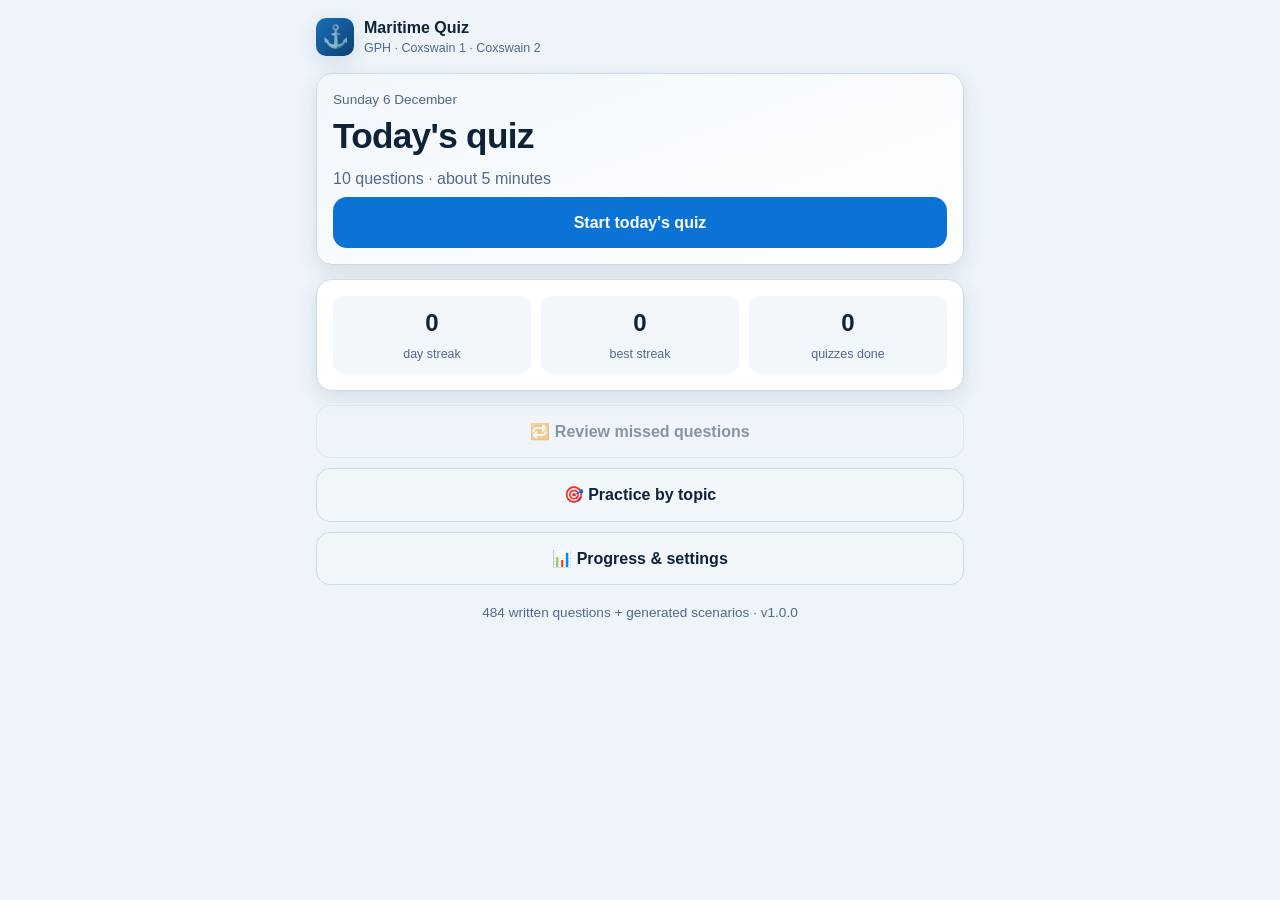
==== index.html @ 7ea9b79d "Maritime daily quiz PWA: 484 questions + generated COLREGS/nav/SAR scenarios" ====
<!doctype html>
<html lang="en-AU">
<head>
<meta charset="utf-8">
<meta name="viewport" content="width=device-width, initial-scale=1, viewport-fit=cover">
<title>Maritime Daily Quiz</title>
<meta name="description" content="A daily 10-question refresher for GPH, Coxswain 1 and Coxswain 2 knowledge.">
<meta name="theme-color" content="#0a1626">
<meta name="color-scheme" content="dark light">
<link rel="manifest" href="manifest.webmanifest">
<link rel="icon" href="icons/icon-192.png">
<link rel="apple-touch-icon" href="icons/apple-touch-icon.png">
<meta name="apple-mobile-web-app-capable" content="yes">
<meta name="mobile-web-app-capable" content="yes">
<meta name="apple-mobile-web-app-title" content="Maritime Quiz">
<meta name="apple-mobile-web-app-status-bar-style" content="black-translucent">
<link rel="stylesheet" href="css/style.css">
</head>
<body>
<div id="app" aria-live="polite"></div>
<div id="toast" role="status" hidden></div>

<script src="js/engine.js"></script>
<script src="js/visuals.js"></script>
<script src="js/generators.js"></script>
<script src="js/q/rules.js"></script>
<script src="js/q/lights.js"></script>
<script src="js/q/marks.js"></script>
<script src="js/q/nav.js"></script>
<script src="js/q/plan.js"></script>
<script src="js/q/tides-weather.js"></script>
<script src="js/q/seamanship.js"></script>
<script src="js/q/fire-whs.js"></script>
<script src="js/q/engines.js"></script>
<script src="js/q/sar-towing.js"></script>
<script src="js/app.js"></script>
</body>
</html>
---- css/style.css ----
:root {
  --bg: #0a1626; --bg2: #0f2038; --card: #13263f; --card2: #1a3150; --line: #26425f;
  --text: #e9f1fa; --muted: #93abc4; --accent: #3da5ff; --accent-ink: #04111f;
  --good: #2ecc8f; --good-bg: #0f3a2c; --bad: #ff6b6b; --bad-bg: #44181c; --warn: #ffc857;
  --radius: 16px; --shadow: 0 6px 24px rgba(0,0,0,.35);
}
@media (prefers-color-scheme: light) {
  :root {
    --bg: #eef4fa; --bg2: #e2ecf6; --card: #ffffff; --card2: #f2f7fc; --line: #cddbea;
    --text: #0e2238; --muted: #52698a; --accent: #0b73d6; --accent-ink: #ffffff;
    --good: #14875e; --good-bg: #dcf6ea; --bad: #c8333a; --bad-bg: #fde3e4; --warn: #9a6a00;
    --shadow: 0 6px 20px rgba(20,50,90,.12);
  }
}
* { box-sizing: border-box; -webkit-tap-highlight-color: transparent; }
html { -webkit-text-size-adjust: 100%; }
body {
  margin: 0; background: var(--bg); color: var(--text);
  font: 16px/1.45 -apple-system, BlinkMacSystemFont, "Segoe UI", Roboto, "Helvetica Neue", Arial, sans-serif;
  min-height: 100vh; min-height: 100dvh;
  padding: env(safe-area-inset-top) env(safe-area-inset-right) env(safe-area-inset-bottom) env(safe-area-inset-left);
}
#app { max-width: 680px; margin: 0 auto; padding: 16px 16px 40px; }
h1, h2, h3 { margin: 0; line-height: 1.2; }
h1 { font-size: 1.5rem; } h2 { font-size: 1.2rem; } h3 { font-size: 1rem; }
p { margin: .4em 0; }
.muted { color: var(--muted); }
.small { font-size: .85rem; }

.top { display: flex; align-items: center; justify-content: space-between; gap: 12px; margin-bottom: 16px; }
.brand { display: flex; align-items: center; gap: 10px; }
.brand .logo { width: 38px; height: 38px; border-radius: 10px; background: linear-gradient(135deg,#1b6fb8,#0a3f73); display: grid; place-items: center; font-size: 22px; box-shadow: var(--shadow); }
.brand small { display: block; color: var(--muted); font-size: .78rem; }
.iconbtn { background: var(--card); border: 1px solid var(--line); color: var(--text); border-radius: 12px; padding: 8px 12px; font-size: .9rem; cursor: pointer; }

.card { background: var(--card); border: 1px solid var(--line); border-radius: var(--radius); padding: 16px; margin-bottom: 14px; box-shadow: var(--shadow); }
.hero { background: linear-gradient(160deg, var(--card2), var(--card)); }
.hero .big { font-size: 2.2rem; font-weight: 800; letter-spacing: -.02em; }
.row { display: flex; gap: 10px; flex-wrap: wrap; align-items: center; }
.grow { flex: 1 1 auto; }
.stats3 { display: grid; grid-template-columns: repeat(3, 1fr); gap: 10px; }
.stat { background: var(--card2); border-radius: 12px; padding: 10px; text-align: center; }
.stat b { display: block; font-size: 1.5rem; }
.stat span { color: var(--muted); font-size: .78rem; }

button, .btn { font: inherit; cursor: pointer; }
.btn { display: inline-flex; align-items: center; justify-content: center; gap: 8px; border: 0; border-radius: 14px; padding: 14px 18px; font-weight: 700; background: var(--accent); color: var(--accent-ink); text-decoration: none; min-height: 48px; }
.btn.block { width: 100%; }
.btn.ghost { background: transparent; color: var(--text); border: 1px solid var(--line); }
.btn.sec { background: var(--card2); color: var(--text); border: 1px solid var(--line); }
.btn[disabled] { opacity: .45; cursor: not-allowed; }
.btn + .btn { margin-top: 10px; }
.btns { display: grid; gap: 10px; }
.btns .btn + .btn { margin-top: 0; }

.chip { display: inline-block; padding: 3px 10px; border-radius: 999px; font-size: .75rem; font-weight: 700; color: #04111f; }
.qhead { display: flex; align-items: center; justify-content: space-between; gap: 10px; margin-bottom: 8px; }
.bar { height: 8px; background: var(--card2); border-radius: 999px; overflow: hidden; margin-bottom: 14px; }
.bar > i { display: block; height: 100%; background: var(--accent); border-radius: 999px; transition: width .25s; }
.qtext { font-size: 1.12rem; font-weight: 650; margin: 8px 0 14px; }
.vis { margin: 6px auto 12px; max-width: 360px; }
.vis svg { width: 100%; height: auto; display: block; border-radius: 12px; }
.opts { display: grid; gap: 10px; }
.opt { text-align: left; background: var(--card2); color: var(--text); border: 2px solid var(--line); border-radius: 14px; padding: 13px 14px; display: flex; gap: 12px; align-items: flex-start; min-height: 52px; }
.opt .k { flex: 0 0 26px; height: 26px; border-radius: 8px; background: var(--bg2); display: grid; place-items: center; font-weight: 800; font-size: .85rem; color: var(--muted); }
.opt:active:not([disabled]) { transform: scale(.995); }
.opt.right { border-color: var(--good); background: var(--good-bg); }
.opt.wrong { border-color: var(--bad); background: var(--bad-bg); }
.opt.dim { opacity: .55; }
.opt[disabled] { cursor: default; }
.feedback { margin-top: 14px; border-radius: 14px; padding: 14px; border: 1px solid var(--line); background: var(--card2); }
.feedback.ok { border-color: var(--good); } .feedback.no { border-color: var(--bad); }
.feedback .verdict { font-weight: 800; margin-bottom: 4px; }
.feedback.ok .verdict { color: var(--good); } .feedback.no .verdict { color: var(--bad); }
.src { margin-top: 8px; color: var(--muted); font-size: .8rem; }

.score { text-align: center; padding: 6px 0 2px; }
.score .num { font-size: 3.6rem; font-weight: 900; letter-spacing: -.03em; }
.dots { display: flex; gap: 6px; justify-content: center; flex-wrap: wrap; margin: 10px 0; }
.dot { width: 26px; height: 26px; border-radius: 8px; display: grid; place-items: center; font-size: .8rem; font-weight: 800; }
.dot.g { background: var(--good-bg); color: var(--good); border: 1px solid var(--good); }
.dot.r { background: var(--bad-bg); color: var(--bad); border: 1px solid var(--bad); }
.dot.n { background: var(--card2); color: var(--muted); border: 1px solid var(--line); }

.topicrow { display: grid; grid-template-columns: 1fr 52px; gap: 8px 10px; align-items: center; margin: 8px 0; font-size: .9rem; }
.topicrow .meter { grid-column: 1 / -1; height: 7px; background: var(--card2); border-radius: 99px; overflow: hidden; }
.topicrow .meter i { display: block; height: 100%; }
.topicrow .pct { text-align: right; font-weight: 700; }
.cal { display: grid; grid-template-columns: repeat(7, 1fr); gap: 5px; margin-top: 8px; }
.cal div { aspect-ratio: 1; border-radius: 8px; background: var(--card2); display: grid; place-items: center; font-size: .7rem; color: var(--muted); border: 1px solid transparent; }
.cal .d10 { background: var(--good); color: #04111f; } .cal .d7 { background: #1c8c66; color: #fff; } .cal .d4 { background: #b58a1f; color: #fff; } .cal .d0 { background: #8f3a40; color: #fff; }
.cal .today { border-color: var(--accent); }

.chips { display: flex; flex-wrap: wrap; gap: 8px; }
.tchip { border: 2px solid var(--line); background: var(--card2); color: var(--text); border-radius: 999px; padding: 8px 12px; font-size: .88rem; font-weight: 600; }
.tchip.on { border-color: var(--accent); background: color-mix(in srgb, var(--accent) 22%, var(--card2)); }
.seg { display: inline-flex; border: 1px solid var(--line); border-radius: 12px; overflow: hidden; }
.seg button { background: var(--card2); color: var(--text); border: 0; padding: 10px 16px; font-weight: 700; }
.seg button.on { background: var(--accent); color: var(--accent-ink); }
.tip { border-left: 4px solid var(--warn); background: var(--card2); padding: 10px 12px; border-radius: 10px; font-size: .88rem; }
textarea { width: 100%; min-height: 90px; background: var(--card2); color: var(--text); border: 1px solid var(--line); border-radius: 12px; padding: 10px; font: .8rem monospace; }
#toast { position: fixed; left: 50%; bottom: calc(24px + env(safe-area-inset-bottom)); transform: translateX(-50%); background: var(--text); color: var(--bg); padding: 10px 16px; border-radius: 12px; font-weight: 700; z-index: 20; box-shadow: var(--shadow); }
.fade { animation: fade .18s ease-out; }
@keyframes fade { from { opacity: 0; transform: translateY(4px); } to { opacity: 1; transform: none; } }
@media (prefers-reduced-motion: reduce) { .fade { animation: none; } .bar > i { transition: none; } }
:focus-visible { outline: 3px solid var(--accent); outline-offset: 2px; }
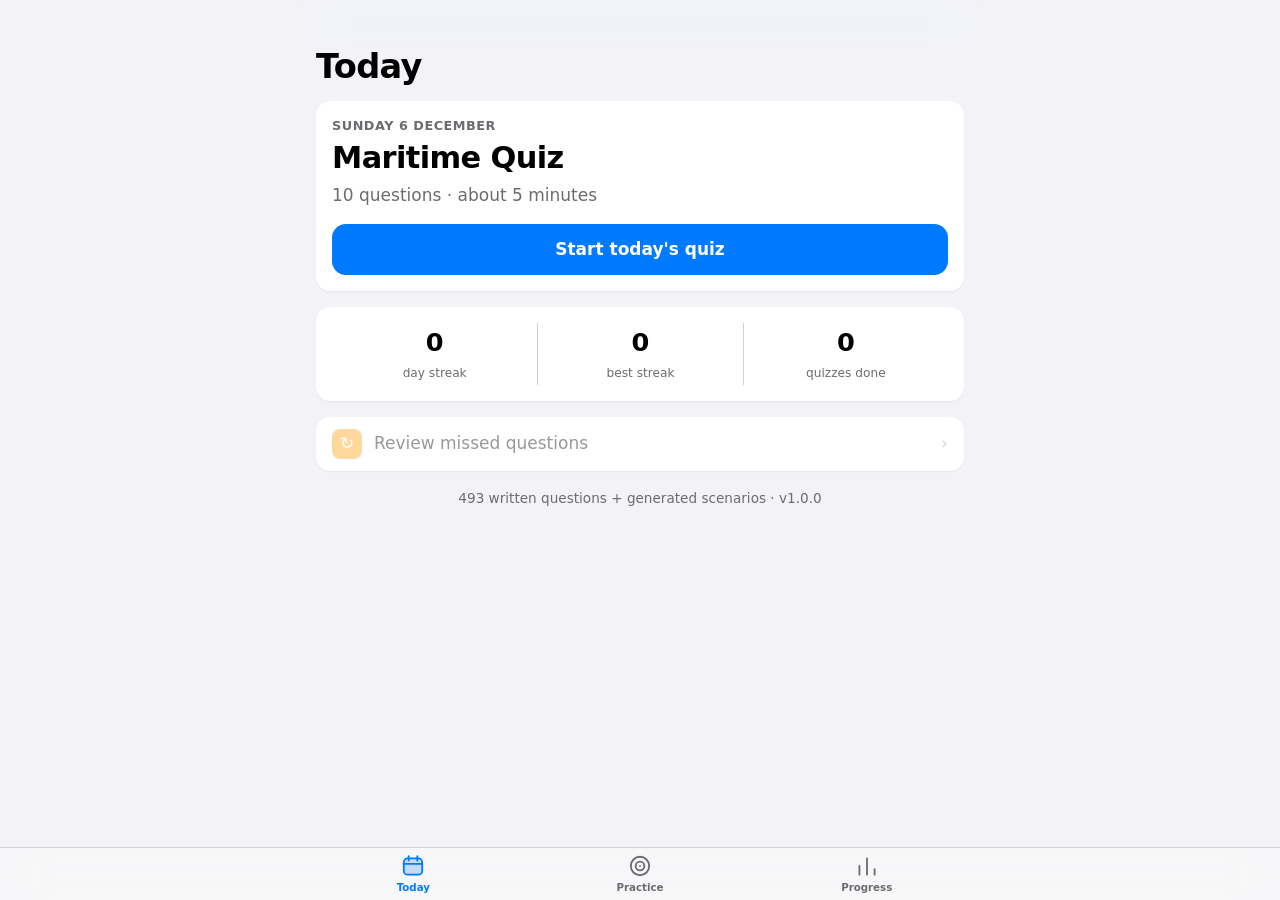
==== commit ee3898b7: "iOS-style interface: tab bar, large titles, blur bars, answer sheet, haptics, splash screens, dark/l" ====
--- a/index.html
+++ b/index.html
@@ -5,7 +5,8 @@
 <meta name="viewport" content="width=device-width, initial-scale=1, viewport-fit=cover">
 <title>Maritime Daily Quiz</title>
 <meta name="description" content="A daily 10-question refresher for GPH, Coxswain 1 and Coxswain 2 knowledge.">
-<meta name="theme-color" content="#0a1626">
+<meta name="theme-color" content="#000000" media="(prefers-color-scheme: dark)">
+<meta name="theme-color" content="#f2f2f7" media="(prefers-color-scheme: light)">
 <meta name="color-scheme" content="dark light">
 <link rel="manifest" href="manifest.webmanifest">
 <link rel="icon" href="icons/icon-192.png">
@@ -13,7 +14,31 @@
 <meta name="apple-mobile-web-app-capable" content="yes">
 <meta name="mobile-web-app-capable" content="yes">
 <meta name="apple-mobile-web-app-title" content="Maritime Quiz">
-<meta name="apple-mobile-web-app-status-bar-style" content="black-translucent">
+<meta name="apple-mobile-web-app-status-bar-style" content="default">
+<link rel="apple-touch-startup-image" media="(device-width: 320px) and (device-height: 568px) and (-webkit-device-pixel-ratio: 2) and (orientation: portrait) and (prefers-color-scheme: dark)" href="icons/splash/640x1136-dark.png">
+<link rel="apple-touch-startup-image" media="(device-width: 320px) and (device-height: 568px) and (-webkit-device-pixel-ratio: 2) and (orientation: portrait) and (prefers-color-scheme: light)" href="icons/splash/640x1136-light.png">
+<link rel="apple-touch-startup-image" media="(device-width: 375px) and (device-height: 667px) and (-webkit-device-pixel-ratio: 2) and (orientation: portrait) and (prefers-color-scheme: dark)" href="icons/splash/750x1334-dark.png">
+<link rel="apple-touch-startup-image" media="(device-width: 375px) and (device-height: 667px) and (-webkit-device-pixel-ratio: 2) and (orientation: portrait) and (prefers-color-scheme: light)" href="icons/splash/750x1334-light.png">
+<link rel="apple-touch-startup-image" media="(device-width: 375px) and (device-height: 812px) and (-webkit-device-pixel-ratio: 3) and (orientation: portrait) and (prefers-color-scheme: dark)" href="icons/splash/1125x2436-dark.png">
+<link rel="apple-touch-startup-image" media="(device-width: 375px) and (device-height: 812px) and (-webkit-device-pixel-ratio: 3) and (orientation: portrait) and (prefers-color-scheme: light)" href="icons/splash/1125x2436-light.png">
+<link rel="apple-touch-startup-image" media="(device-width: 390px) and (device-height: 844px) and (-webkit-device-pixel-ratio: 3) and (orientation: portrait) and (prefers-color-scheme: dark)" href="icons/splash/1170x2532-dark.png">
+<link rel="apple-touch-startup-image" media="(device-width: 390px) and (device-height: 844px) and (-webkit-device-pixel-ratio: 3) and (orientation: portrait) and (prefers-color-scheme: light)" href="icons/splash/1170x2532-light.png">
+<link rel="apple-touch-startup-image" media="(device-width: 393px) and (device-height: 852px) and (-webkit-device-pixel-ratio: 3) and (orientation: portrait) and (prefers-color-scheme: dark)" href="icons/splash/1179x2556-dark.png">
+<link rel="apple-touch-startup-image" media="(device-width: 393px) and (device-height: 852px) and (-webkit-device-pixel-ratio: 3) and (orientation: portrait) and (prefers-color-scheme: light)" href="icons/splash/1179x2556-light.png">
+<link rel="apple-touch-startup-image" media="(device-width: 402px) and (device-height: 874px) and (-webkit-device-pixel-ratio: 3) and (orientation: portrait) and (prefers-color-scheme: dark)" href="icons/splash/1206x2622-dark.png">
+<link rel="apple-touch-startup-image" media="(device-width: 402px) and (device-height: 874px) and (-webkit-device-pixel-ratio: 3) and (orientation: portrait) and (prefers-color-scheme: light)" href="icons/splash/1206x2622-light.png">
+<link rel="apple-touch-startup-image" media="(device-width: 414px) and (device-height: 736px) and (-webkit-device-pixel-ratio: 3) and (orientation: portrait) and (prefers-color-scheme: dark)" href="icons/splash/1242x2208-dark.png">
+<link rel="apple-touch-startup-image" media="(device-width: 414px) and (device-height: 736px) and (-webkit-device-pixel-ratio: 3) and (orientation: portrait) and (prefers-color-scheme: light)" href="icons/splash/1242x2208-light.png">
+<link rel="apple-touch-startup-image" media="(device-width: 414px) and (device-height: 896px) and (-webkit-device-pixel-ratio: 2) and (orientation: portrait) and (prefers-color-scheme: dark)" href="icons/splash/828x1792-dark.png">
+<link rel="apple-touch-startup-image" media="(device-width: 414px) and (device-height: 896px) and (-webkit-device-pixel-ratio: 2) and (orientation: portrait) and (prefers-color-scheme: light)" href="icons/splash/828x1792-light.png">
+<link rel="apple-touch-startup-image" media="(device-width: 414px) and (device-height: 896px) and (-webkit-device-pixel-ratio: 3) and (orientation: portrait) and (prefers-color-scheme: dark)" href="icons/splash/1242x2688-dark.png">
+<link rel="apple-touch-startup-image" media="(device-width: 414px) and (device-height: 896px) and (-webkit-device-pixel-ratio: 3) and (orientation: portrait) and (prefers-color-scheme: light)" href="icons/splash/1242x2688-light.png">
+<link rel="apple-touch-startup-image" media="(device-width: 428px) and (device-height: 926px) and (-webkit-device-pixel-ratio: 3) and (orientation: portrait) and (prefers-color-scheme: dark)" href="icons/splash/1284x2778-dark.png">
+<link rel="apple-touch-startup-image" media="(device-width: 428px) and (device-height: 926px) and (-webkit-device-pixel-ratio: 3) and (orientation: portrait) and (prefers-color-scheme: light)" href="icons/splash/1284x2778-light.png">
+<link rel="apple-touch-startup-image" media="(device-width: 430px) and (device-height: 932px) and (-webkit-device-pixel-ratio: 3) and (orientation: portrait) and (prefers-color-scheme: dark)" href="icons/splash/1290x2796-dark.png">
+<link rel="apple-touch-startup-image" media="(device-width: 430px) and (device-height: 932px) and (-webkit-device-pixel-ratio: 3) and (orientation: portrait) and (prefers-color-scheme: light)" href="icons/splash/1290x2796-light.png">
+<link rel="apple-touch-startup-image" media="(device-width: 440px) and (device-height: 956px) and (-webkit-device-pixel-ratio: 3) and (orientation: portrait) and (prefers-color-scheme: dark)" href="icons/splash/1320x2868-dark.png">
+<link rel="apple-touch-startup-image" media="(device-width: 440px) and (device-height: 956px) and (-webkit-device-pixel-ratio: 3) and (orientation: portrait) and (prefers-color-scheme: light)" href="icons/splash/1320x2868-light.png">
 <link rel="stylesheet" href="css/style.css">
 </head>
 <body>
--- a/css/style.css
+++ b/css/style.css
@@ -1,106 +1,167 @@
+/* Maritime Quiz – iOS-style interface (system colours, grouped cards, translucent bars, bottom tab bar, sheet) */
 :root {
-  --bg: #0a1626; --bg2: #0f2038; --card: #13263f; --card2: #1a3150; --line: #26425f;
-  --text: #e9f1fa; --muted: #93abc4; --accent: #3da5ff; --accent-ink: #04111f;
-  --good: #2ecc8f; --good-bg: #0f3a2c; --bad: #ff6b6b; --bad-bg: #44181c; --warn: #ffc857;
-  --radius: 16px; --shadow: 0 6px 24px rgba(0,0,0,.35);
+  --bg: #000000; --bg2: #2c2c2e; --card: #1c1c1e; --card2: #2c2c2e; --line: #38383a;
+  --text: #ffffff; --muted: #98989f; --accent: #0a84ff; --accent-ink: #ffffff;
+  --good: #30d158; --good-bg: rgba(48,209,88,.16); --bad: #ff453a; --bad-bg: rgba(255,69,58,.16); --warn: #ffd60a;
+  --bar: rgba(28,28,30,.72); --radius: 14px; --shadow: none; --tab-h: 52px;
+  --spring: cubic-bezier(.2,.9,.25,1.15);
 }
 @media (prefers-color-scheme: light) {
   :root {
-    --bg: #eef4fa; --bg2: #e2ecf6; --card: #ffffff; --card2: #f2f7fc; --line: #cddbea;
-    --text: #0e2238; --muted: #52698a; --accent: #0b73d6; --accent-ink: #ffffff;
-    --good: #14875e; --good-bg: #dcf6ea; --bad: #c8333a; --bad-bg: #fde3e4; --warn: #9a6a00;
-    --shadow: 0 6px 20px rgba(20,50,90,.12);
+    --bg: #f2f2f7; --bg2: #e5e5ea; --card: #ffffff; --card2: #f2f2f7; --line: #d1d1d6;
+    --text: #000000; --muted: #6c6c70; --accent: #007aff; --accent-ink: #ffffff;
+    --good: #248a3d; --good-bg: #e3f6e8; --bad: #d70015; --bad-bg: #fde7e9; --warn: #9a6a00;
+    --bar: rgba(249,249,249,.78); --shadow: 0 1px 2px rgba(0,0,0,.06);
   }
 }
 * { box-sizing: border-box; -webkit-tap-highlight-color: transparent; }
-html { -webkit-text-size-adjust: 100%; }
+html { -webkit-text-size-adjust: 100%; background: var(--bg); }
 body {
   margin: 0; background: var(--bg); color: var(--text);
-  font: 16px/1.45 -apple-system, BlinkMacSystemFont, "Segoe UI", Roboto, "Helvetica Neue", Arial, sans-serif;
-  min-height: 100vh; min-height: 100dvh;
-  padding: env(safe-area-inset-top) env(safe-area-inset-right) env(safe-area-inset-bottom) env(safe-area-inset-left);
+  font: 17px/1.35 -apple-system, BlinkMacSystemFont, "SF Pro Text", "Helvetica Neue", system-ui, sans-serif;
+  -webkit-font-smoothing: antialiased; -webkit-touch-callout: none;
+  min-height: 100vh; min-height: 100dvh; overscroll-behavior-y: none;
+  touch-action: manipulation; -webkit-user-select: none; user-select: none;
 }
-#app { max-width: 680px; margin: 0 auto; padding: 16px 16px 40px; }
+textarea, .selectable { -webkit-user-select: text; user-select: text; }
+#app { max-width: 680px; margin: 0 auto; padding: 0 max(16px, env(safe-area-inset-right)) calc(var(--tab-h) + env(safe-area-inset-bottom) + 28px) max(16px, env(safe-area-inset-left)); }
+#app.notabs { padding-bottom: calc(env(safe-area-inset-bottom) + 28px); }
 h1, h2, h3 { margin: 0; line-height: 1.2; }
-h1 { font-size: 1.5rem; } h2 { font-size: 1.2rem; } h3 { font-size: 1rem; }
+h3 { font-size: 1.06rem; font-weight: 600; }
 p { margin: .4em 0; }
 .muted { color: var(--muted); }
 .small { font-size: .85rem; }
 
-.top { display: flex; align-items: center; justify-content: space-between; gap: 12px; margin-bottom: 16px; }
-.brand { display: flex; align-items: center; gap: 10px; }
-.brand .logo { width: 38px; height: 38px; border-radius: 10px; background: linear-gradient(135deg,#1b6fb8,#0a3f73); display: grid; place-items: center; font-size: 22px; box-shadow: var(--shadow); }
-.brand small { display: block; color: var(--muted); font-size: .78rem; }
-.iconbtn { background: var(--card); border: 1px solid var(--line); color: var(--text); border-radius: 12px; padding: 8px 12px; font-size: .9rem; cursor: pointer; }
+/* navigation bar: large title that collapses into a translucent bar */
+.navbar { position: sticky; top: 0; z-index: 10; margin: 0 calc(-1 * max(16px, env(safe-area-inset-left))); padding: env(safe-area-inset-top) max(16px, env(safe-area-inset-right)) 0 max(16px, env(safe-area-inset-left));
+  -webkit-backdrop-filter: saturate(180%) blur(22px); backdrop-filter: saturate(180%) blur(22px); background: transparent; border-bottom: .5px solid transparent; transition: background .2s, border-color .2s; }
+.navbar.scrolled { background: var(--bar); border-bottom-color: var(--line); }
+.navrow { height: 44px; display: flex; align-items: center; justify-content: space-between; }
+.navtitle { position: absolute; left: 50%; transform: translateX(-50%); font-weight: 600; opacity: 0; transition: opacity .15s; white-space: nowrap; }
+.navbar.scrolled .navtitle { opacity: 1; }
+.navbtn { background: none; border: 0; color: var(--accent); font: inherit; padding: 8px 0; min-width: 44px; }
+.largetitle { font-size: 2.1rem; font-weight: 800; letter-spacing: -.02em; margin: 2px 0 14px; transition: opacity .15s; }
+.navbar.scrolled + .largetitle { opacity: 1; }
+.eyebrow { color: var(--muted); font-size: .8rem; font-weight: 600; text-transform: uppercase; letter-spacing: .04em; }
 
-.card { background: var(--card); border: 1px solid var(--line); border-radius: var(--radius); padding: 16px; margin-bottom: 14px; box-shadow: var(--shadow); }
-.hero { background: linear-gradient(160deg, var(--card2), var(--card)); }
-.hero .big { font-size: 2.2rem; font-weight: 800; letter-spacing: -.02em; }
+/* cards and grouped lists */
+.card { background: var(--card); border-radius: var(--radius); padding: 16px; margin-bottom: 16px; box-shadow: var(--shadow); }
+.hero .big { font-size: 1.9rem; font-weight: 800; letter-spacing: -.02em; margin: 2px 0; }
 .row { display: flex; gap: 10px; flex-wrap: wrap; align-items: center; }
-.grow { flex: 1 1 auto; }
-.stats3 { display: grid; grid-template-columns: repeat(3, 1fr); gap: 10px; }
-.stat { background: var(--card2); border-radius: 12px; padding: 10px; text-align: center; }
-.stat b { display: block; font-size: 1.5rem; }
-.stat span { color: var(--muted); font-size: .78rem; }
+.stats3 { display: grid; grid-template-columns: repeat(3, 1fr); }
+.stat { text-align: center; padding: 2px 6px; }
+.stat + .stat { border-left: .5px solid var(--line); }
+.stat b { display: block; font-size: 1.6rem; font-weight: 700; }
+.stat span { color: var(--muted); font-size: .76rem; }
+.list { background: var(--card); border-radius: var(--radius); overflow: hidden; margin-bottom: 16px; box-shadow: var(--shadow); }
+.li { display: flex; align-items: center; gap: 12px; width: 100%; padding: 12px 16px; min-height: 48px; background: none; border: 0; color: var(--text); font: inherit; text-align: left; position: relative; }
+.li + .li::before { content: ""; position: absolute; top: 0; left: 16px; right: 0; border-top: .5px solid var(--line); }
+.li .ico { width: 30px; height: 30px; border-radius: 8px; display: grid; place-items: center; font-size: 17px; color: #fff; flex: none; }
+.li .grow { flex: 1 1 auto; }
+.li .chev { color: var(--muted); opacity: .7; font-size: 1.1rem; }
+.li[disabled] { opacity: .4; }
+.li:active:not([disabled]) { background: var(--card2); }
+.li.dangerous { color: var(--bad); }
+.footer { text-transform: none; color: var(--muted); font-size: .8rem; padding: 0 16px 16px; }
 
+/* buttons */
 button, .btn { font: inherit; cursor: pointer; }
-.btn { display: inline-flex; align-items: center; justify-content: center; gap: 8px; border: 0; border-radius: 14px; padding: 14px 18px; font-weight: 700; background: var(--accent); color: var(--accent-ink); text-decoration: none; min-height: 48px; }
+button { transition: transform .12s var(--spring), opacity .12s, background .15s; }
+.btn { display: inline-flex; align-items: center; justify-content: center; gap: 8px; border: 0; border-radius: 14px; padding: 14px 18px; font-weight: 600; background: var(--accent); color: var(--accent-ink); text-decoration: none; min-height: 50px; }
 .btn.block { width: 100%; }
-.btn.ghost { background: transparent; color: var(--text); border: 1px solid var(--line); }
-.btn.sec { background: var(--card2); color: var(--text); border: 1px solid var(--line); }
-.btn[disabled] { opacity: .45; cursor: not-allowed; }
+.btn.ghost { background: transparent; color: var(--accent); }
+.btn.sec { background: color-mix(in srgb, var(--accent) 16%, transparent); color: var(--accent); }
+.btn[disabled] { opacity: .4; cursor: not-allowed; }
 .btn + .btn { margin-top: 10px; }
 .btns { display: grid; gap: 10px; }
 .btns .btn + .btn { margin-top: 0; }
+.btn:active:not([disabled]), .opt:active:not([disabled]), .tchip:active, .tab:active { transform: scale(.97); opacity: .85; }
+.iconbtn { background: color-mix(in srgb, var(--accent) 16%, transparent); border: 0; color: var(--accent); border-radius: 999px; padding: 7px 14px; font-size: .9rem; font-weight: 600; }
 
+/* quiz */
 .chip { display: inline-block; padding: 3px 10px; border-radius: 999px; font-size: .75rem; font-weight: 700; color: #04111f; }
-.qhead { display: flex; align-items: center; justify-content: space-between; gap: 10px; margin-bottom: 8px; }
-.bar { height: 8px; background: var(--card2); border-radius: 999px; overflow: hidden; margin-bottom: 14px; }
-.bar > i { display: block; height: 100%; background: var(--accent); border-radius: 999px; transition: width .25s; }
-.qtext { font-size: 1.12rem; font-weight: 650; margin: 8px 0 14px; }
+.qwrap { padding-top: 6px; }
+.qhead { display: flex; align-items: center; justify-content: space-between; gap: 10px; margin: 6px 0 10px; }
+.bar { height: 4px; background: var(--bg2); border-radius: 999px; overflow: hidden; margin-bottom: 4px; }
+.bar > i { display: block; height: 100%; background: var(--accent); border-radius: 999px; transition: width .35s var(--spring); }
+.qtext { font-size: 1.2rem; font-weight: 650; margin: 8px 0 14px; letter-spacing: -.01em; }
 .vis { margin: 6px auto 12px; max-width: 360px; }
 .vis svg { width: 100%; height: auto; display: block; border-radius: 12px; }
 .opts { display: grid; gap: 10px; }
-.opt { text-align: left; background: var(--card2); color: var(--text); border: 2px solid var(--line); border-radius: 14px; padding: 13px 14px; display: flex; gap: 12px; align-items: flex-start; min-height: 52px; }
-.opt .k { flex: 0 0 26px; height: 26px; border-radius: 8px; background: var(--bg2); display: grid; place-items: center; font-weight: 800; font-size: .85rem; color: var(--muted); }
-.opt:active:not([disabled]) { transform: scale(.995); }
+.opt { text-align: left; background: var(--card2); color: var(--text); border: 2px solid transparent; border-radius: 14px; padding: 13px 14px; display: flex; gap: 12px; align-items: flex-start; min-height: 52px; }
+.opt .k { flex: 0 0 26px; height: 26px; border-radius: 50%; background: var(--bg2); display: grid; place-items: center; font-weight: 700; font-size: .8rem; color: var(--muted); }
 .opt.right { border-color: var(--good); background: var(--good-bg); }
+.opt.right .k { background: var(--good); color: #fff; }
 .opt.wrong { border-color: var(--bad); background: var(--bad-bg); }
-.opt.dim { opacity: .55; }
+.opt.wrong .k { background: var(--bad); color: #fff; }
+.opt.dim { opacity: .5; }
 .opt[disabled] { cursor: default; }
-.feedback { margin-top: 14px; border-radius: 14px; padding: 14px; border: 1px solid var(--line); background: var(--card2); }
-.feedback.ok { border-color: var(--good); } .feedback.no { border-color: var(--bad); }
-.feedback .verdict { font-weight: 800; margin-bottom: 4px; }
-.feedback.ok .verdict { color: var(--good); } .feedback.no .verdict { color: var(--bad); }
+.opt.shake { animation: shake .35s; }
+
+/* answer sheet */
+.sheet { position: fixed; left: 0; right: 0; bottom: 0; z-index: 30; max-width: 680px; margin: 0 auto; background: var(--bar); -webkit-backdrop-filter: saturate(180%) blur(28px); backdrop-filter: saturate(180%) blur(28px);
+  border-radius: 20px 20px 0 0; box-shadow: 0 -8px 30px rgba(0,0,0,.28); border-top: .5px solid var(--line); padding: 8px 16px calc(env(safe-area-inset-bottom) + 12px); animation: sheetup .38s var(--spring); }
+.grabber { width: 38px; height: 5px; border-radius: 3px; background: var(--muted); opacity: .5; margin: 0 auto 10px; touch-action: none; }
+.sheet .body { max-height: 40vh; overflow: auto; -webkit-overflow-scrolling: touch; }
+.sheet.min .body { display: none; }
+.sheet .verdict { font-weight: 700; font-size: 1.05rem; margin-bottom: 4px; display: flex; align-items: center; gap: 8px; }
+.sheet.ok .verdict { color: var(--good); } .sheet.no .verdict { color: var(--bad); }
+.sheet .why { font-size: .95rem; }
 .src { margin-top: 8px; color: var(--muted); font-size: .8rem; }
+.sheet .btn { margin-top: 12px; }
 
-.score { text-align: center; padding: 6px 0 2px; }
-.score .num { font-size: 3.6rem; font-weight: 900; letter-spacing: -.03em; }
+/* results */
+.score { text-align: center; padding: 4px 0 2px; }
+.ring { width: 150px; height: 150px; margin: 4px auto 6px; position: relative; }
+.ring svg { width: 100%; height: 100%; transform: rotate(-90deg); }
+.ring .trk { stroke: var(--bg2); } .ring .val { stroke: var(--good); stroke-linecap: round; transition: stroke-dashoffset 1s var(--spring); }
+.ring .num { position: absolute; inset: 0; display: grid; place-items: center; font-size: 2.6rem; font-weight: 800; letter-spacing: -.03em; }
+.ring .num small { font-size: 1rem; color: var(--muted); font-weight: 600; }
 .dots { display: flex; gap: 6px; justify-content: center; flex-wrap: wrap; margin: 10px 0; }
-.dot { width: 26px; height: 26px; border-radius: 8px; display: grid; place-items: center; font-size: .8rem; font-weight: 800; }
-.dot.g { background: var(--good-bg); color: var(--good); border: 1px solid var(--good); }
-.dot.r { background: var(--bad-bg); color: var(--bad); border: 1px solid var(--bad); }
-.dot.n { background: var(--card2); color: var(--muted); border: 1px solid var(--line); }
+.dot { width: 26px; height: 26px; border-radius: 50%; display: grid; place-items: center; font-size: .78rem; font-weight: 700; }
+.dot.g { background: var(--good-bg); color: var(--good); } .dot.r { background: var(--bad-bg); color: var(--bad); } .dot.n { background: var(--card2); color: var(--muted); }
 
-.topicrow { display: grid; grid-template-columns: 1fr 52px; gap: 8px 10px; align-items: center; margin: 8px 0; font-size: .9rem; }
-.topicrow .meter { grid-column: 1 / -1; height: 7px; background: var(--card2); border-radius: 99px; overflow: hidden; }
-.topicrow .meter i { display: block; height: 100%; }
+.topicrow { display: grid; grid-template-columns: 1fr 52px; gap: 8px 10px; align-items: center; margin: 10px 0; font-size: .9rem; }
+.topicrow .meter { grid-column: 1 / -1; height: 6px; background: var(--bg2); border-radius: 99px; overflow: hidden; }
+.topicrow .meter i { display: block; height: 100%; border-radius: 99px; }
 .topicrow .pct { text-align: right; font-weight: 700; }
 .cal { display: grid; grid-template-columns: repeat(7, 1fr); gap: 5px; margin-top: 8px; }
-.cal div { aspect-ratio: 1; border-radius: 8px; background: var(--card2); display: grid; place-items: center; font-size: .7rem; color: var(--muted); border: 1px solid transparent; }
+.cal div { aspect-ratio: 1; border-radius: 50%; background: var(--card2); display: grid; place-items: center; font-size: .7rem; color: var(--muted); border: 2px solid transparent; }
 .cal .d10 { background: var(--good); color: #04111f; } .cal .d7 { background: #1c8c66; color: #fff; } .cal .d4 { background: #b58a1f; color: #fff; } .cal .d0 { background: #8f3a40; color: #fff; }
 .cal .today { border-color: var(--accent); }
 
 .chips { display: flex; flex-wrap: wrap; gap: 8px; }
-.tchip { border: 2px solid var(--line); background: var(--card2); color: var(--text); border-radius: 999px; padding: 8px 12px; font-size: .88rem; font-weight: 600; }
-.tchip.on { border-color: var(--accent); background: color-mix(in srgb, var(--accent) 22%, var(--card2)); }
-.seg { display: inline-flex; border: 1px solid var(--line); border-radius: 12px; overflow: hidden; }
-.seg button { background: var(--card2); color: var(--text); border: 0; padding: 10px 16px; font-weight: 700; }
-.seg button.on { background: var(--accent); color: var(--accent-ink); }
-.tip { border-left: 4px solid var(--warn); background: var(--card2); padding: 10px 12px; border-radius: 10px; font-size: .88rem; }
-textarea { width: 100%; min-height: 90px; background: var(--card2); color: var(--text); border: 1px solid var(--line); border-radius: 12px; padding: 10px; font: .8rem monospace; }
-#toast { position: fixed; left: 50%; bottom: calc(24px + env(safe-area-inset-bottom)); transform: translateX(-50%); background: var(--text); color: var(--bg); padding: 10px 16px; border-radius: 12px; font-weight: 700; z-index: 20; box-shadow: var(--shadow); }
-.fade { animation: fade .18s ease-out; }
-@keyframes fade { from { opacity: 0; transform: translateY(4px); } to { opacity: 1; transform: none; } }
-@media (prefers-reduced-motion: reduce) { .fade { animation: none; } .bar > i { transition: none; } }
-:focus-visible { outline: 3px solid var(--accent); outline-offset: 2px; }
+.tchip { border: 0; background: var(--card2); color: var(--text); border-radius: 999px; padding: 8px 14px; font-size: .9rem; font-weight: 600; }
+.tchip.on { background: var(--accent); color: var(--accent-ink); }
+.seg { display: flex; background: var(--bg2); border-radius: 9px; padding: 2px; margin-top: 8px; }
+.seg button { flex: 1; background: transparent; color: var(--text); border: 0; padding: 7px 10px; font-weight: 600; border-radius: 7px; }
+.seg button.on { background: var(--card); box-shadow: 0 1px 3px rgba(0,0,0,.3); }
+.tip { background: var(--card); padding: 12px 14px; border-radius: var(--radius); font-size: .9rem; margin-top: 14px; }
+textarea { width: 100%; min-height: 90px; background: var(--card2); color: var(--text); border: 0; border-radius: 12px; padding: 10px; font: .8rem ui-monospace, monospace; }
+.switch { position: relative; width: 51px; height: 31px; flex: none; }
+.switch input { position: absolute; inset: 0; opacity: 0; width: 100%; height: 100%; margin: 0; }
+.switch i { position: absolute; inset: 0; border-radius: 16px; background: var(--bg2); transition: background .2s; pointer-events: none; }
+.switch i::after { content: ""; position: absolute; top: 2px; left: 2px; width: 27px; height: 27px; border-radius: 50%; background: #fff; box-shadow: 0 2px 4px rgba(0,0,0,.3); transition: transform .25s var(--spring); }
+.switch input:checked + i { background: var(--good); } .switch input:checked + i::after { transform: translateX(20px); }
+
+/* bottom tab bar */
+.tabbar { position: fixed; left: 0; right: 0; bottom: 0; z-index: 20; display: flex; justify-content: center; background: var(--bar); -webkit-backdrop-filter: saturate(180%) blur(22px); backdrop-filter: saturate(180%) blur(22px); border-top: .5px solid var(--line); padding-bottom: env(safe-area-inset-bottom); }
+.tabbar nav { display: flex; width: 100%; max-width: 680px; }
+.tab { flex: 1; background: none; border: 0; height: var(--tab-h); color: var(--muted); display: flex; flex-direction: column; align-items: center; justify-content: center; gap: 2px; font-size: .64rem; font-weight: 600; }
+.tab svg { width: 26px; height: 26px; fill: none; stroke: currentColor; stroke-width: 1.7; stroke-linecap: round; stroke-linejoin: round; }
+.tab.on { color: var(--accent); }
+.tab.on svg { fill: color-mix(in srgb, var(--accent) 22%, transparent); }
+
+#toast { position: fixed; left: 50%; bottom: calc(var(--tab-h) + 24px + env(safe-area-inset-bottom)); transform: translateX(-50%); background: var(--bar); -webkit-backdrop-filter: blur(20px); backdrop-filter: blur(20px); color: var(--text); padding: 10px 18px; border-radius: 999px; font-weight: 600; z-index: 40; box-shadow: 0 6px 20px rgba(0,0,0,.3); font-size: .9rem; }
+
+/* motion */
+.fade { animation: fade .22s ease-out; }
+.slide { animation: slidein .4s var(--spring); }
+.slideback { animation: slideback .4s var(--spring); }
+@keyframes fade { from { opacity: 0; transform: translateY(6px); } to { opacity: 1; transform: none; } }
+@keyframes slidein { from { opacity: 0; transform: translateX(44px); } to { opacity: 1; transform: none; } }
+@keyframes slideback { from { opacity: 0; transform: translateX(-44px); } to { opacity: 1; transform: none; } }
+@keyframes sheetup { from { transform: translateY(100%); } to { transform: none; } }
+@keyframes shake { 20%, 60% { transform: translateX(-5px); } 40%, 80% { transform: translateX(5px); } }
+@media (prefers-reduced-motion: reduce) { .fade, .slide, .slideback, .sheet, .opt.shake { animation: none; } .bar > i, .ring .val { transition: none; } }
+:focus-visible { outline: 3px solid color-mix(in srgb, var(--accent) 60%, transparent); outline-offset: 2px; }
